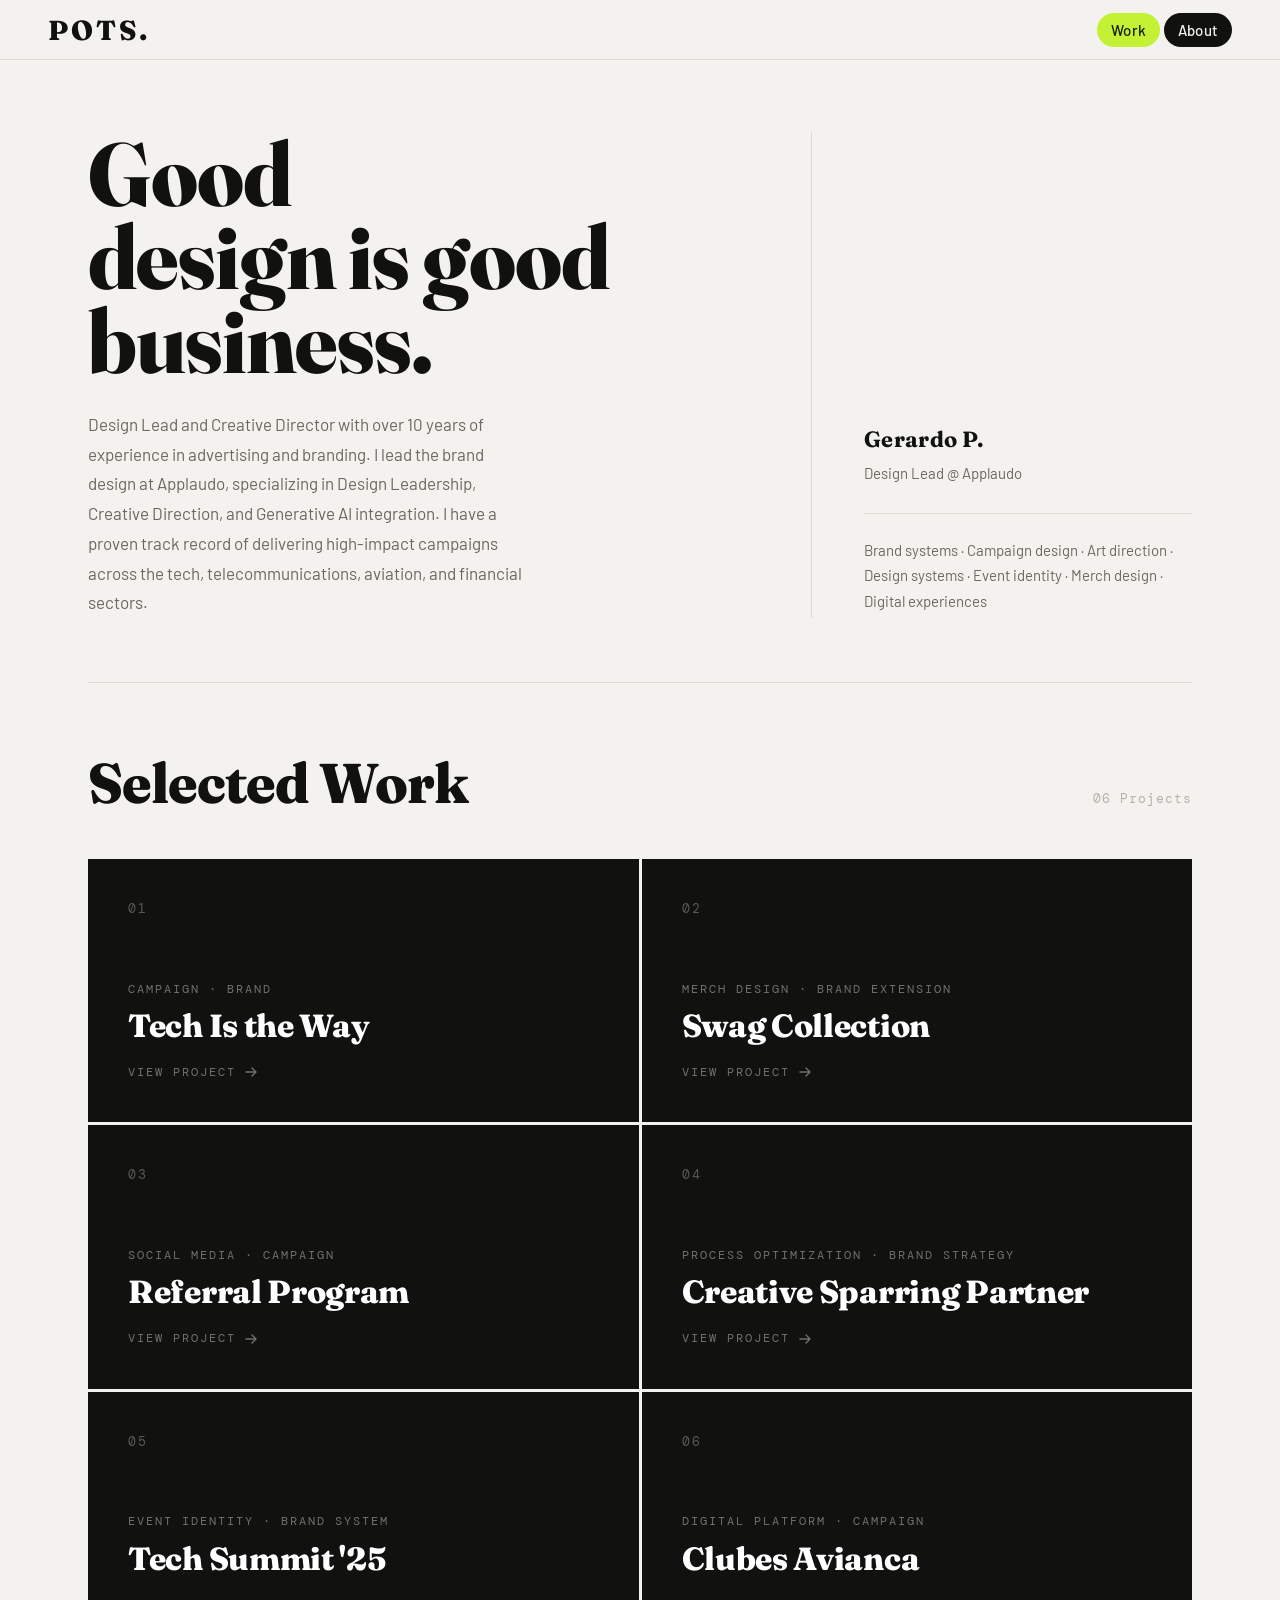
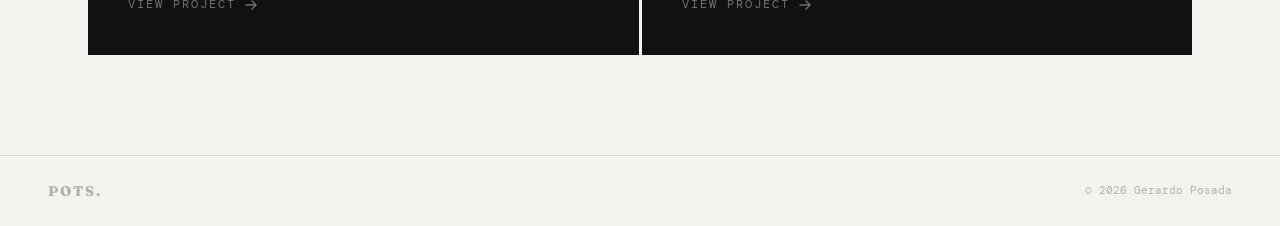
==== index.html @ 09fb29f8 "Update index.html" ====
<!DOCTYPE html>
<html lang="en">
<head>
<meta charset="UTF-8">
<meta name="viewport" content="width=device-width,initial-scale=1">
<title>POTS — Design Portfolio</title>
<link rel="preconnect" href="https://fonts.googleapis.com">
<link href="https://fonts.googleapis.com/css2?family=Fraunces:opsz,wght@9..144,400;9..144,500;9..144,600;9..144,700;9..144,800&family=Barlow:wght@300;400;500&family=DM+Mono:wght@400;500&display=swap" rel="stylesheet">
<link rel="stylesheet" href="css/style.css">
</head>
<body>
<!-- NAV -->
<nav>
  <a href="index.html" class="nav-logo">POTS<span>.</span></a>
  <ul class="nav-links">
    <li><a href="index.html" class="nav-about-btn active">Work</a></li>
    <li><a href="about.html" class="nav-about-btn">About</a></li>
  </ul>
</nav>

<!-- ══════════════════════════════ HOME -->
<div class="page active" id="home">
<div class="wrap">

  <section class="hero">
    <div class="hero-grid">
      <div class="hero-left">
        <h1 class="hero-h1">Good<br>design <em>is good</em><br>business.</h1>
        <p class="hero-bio">Design Lead and Creative Director with over 10 years of experience in advertising and branding. I lead the brand design at Applaudo, specializing in Design Leadership, Creative Direction, and Generative AI integration. I have a proven track record of delivering high-impact campaigns across the tech, telecommunications, aviation, and financial sectors.</p>
      </div>
      <div class="hero-right">
        <p class="hero-role">Gerardo P.</p>
        <p class="hero-company">Design Lead @ Applaudo</p>
        <p class="hero-desc-side">Brand systems · Campaign design · Art direction · Design systems · Event identity · Merch design · Digital experiences</p>
      </div>
    </div>
  </section>

  <section class="work-section">
    <div class="work-header">
      <h2 class="work-h">Selected Work</h2>
      <span class="work-count">06 Projects</span>
    </div>
    <div class="cards-grid">

      <a href="tech.html" class="proj-card">
        <span class="card-num">01</span>
        <div class="card-body">
          <div class="card-cat">Campaign · Brand</div>
          <div class="card-title">Tech Is the Way</div>
          <div class="card-arrow">View project <svg width="14" height="14" viewBox="0 0 14 14" fill="none"><path d="M2 7h10M8 3l4 4-4 4" stroke="currentColor" stroke-width="1.4" stroke-linecap="round" stroke-linejoin="round"/></svg></div>
        </div>
      </a>

      <a href="swag.html" class="proj-card">
        <span class="card-num">02</span>
        <div class="card-body">
          <div class="card-cat">Merch Design · Brand Extension</div>
          <div class="card-title">Swag Collection</div>
          <div class="card-arrow">View project <svg width="14" height="14" viewBox="0 0 14 14" fill="none"><path d="M2 7h10M8 3l4 4-4 4" stroke="currentColor" stroke-width="1.4" stroke-linecap="round" stroke-linejoin="round"/></svg></div>
        </div>
      </a>

      <a href="referral.html" class="proj-card">
        <span class="card-num">03</span>
        <div class="card-body">
          <div class="card-cat">Social Media · Campaign</div>
          <div class="card-title">Referral Program</div>
          <div class="card-arrow">View project <svg width="14" height="14" viewBox="0 0 14 14" fill="none"><path d="M2 7h10M8 3l4 4-4 4" stroke="currentColor" stroke-width="1.4" stroke-linecap="round" stroke-linejoin="round"/></svg></div>
        </div>
      </a>

      <a href="sparring.html" class="proj-card">
        <span class="card-num">04</span>
        <div class="card-body">
          <div class="card-cat">Process Optimization · Brand Strategy</div>
          <div class="card-title">Creative Sparring Partner</div>
          <div class="card-arrow">View project <svg width="14" height="14" viewBox="0 0 14 14" fill="none"><path d="M2 7h10M8 3l4 4-4 4" stroke="currentColor" stroke-width="1.4" stroke-linecap="round" stroke-linejoin="round"/></svg></div>
        </div>
      </a>

      <a href="summit.html" class="proj-card">
        <span class="card-num">05</span>
        <div class="card-body">
          <div class="card-cat">Event Identity · Brand System</div>
          <div class="card-title">Tech Summit '25</div>
          <div class="card-arrow">View project <svg width="14" height="14" viewBox="0 0 14 14" fill="none"><path d="M2 7h10M8 3l4 4-4 4" stroke="currentColor" stroke-width="1.4" stroke-linecap="round" stroke-linejoin="round"/></svg></div>
        </div>
      </a>

      <a href="avianca.html" class="proj-card">
        <span class="card-num">06</span>
        <div class="card-body">
          <div class="card-cat">Digital Platform · Campaign</div>
          <div class="card-title">Clubes Avianca</div>
          <div class="card-arrow">View project <svg width="14" height="14" viewBox="0 0 14 14" fill="none"><path d="M2 7h10M8 3l4 4-4 4" stroke="currentColor" stroke-width="1.4" stroke-linecap="round" stroke-linejoin="round"/></svg></div>
        </div>
      </a>

    </div>
  </section>
</div>
</div>
<footer>
  <span class="footer-logo">POTS.</span>
  <span class="footer-copy">© 2026 Gerardo Posada</span>
</footer>
</body>
</html>
---- css/style.css ----
*,*::before,*::after{box-sizing:border-box;margin:0;padding:0;}
html{scroll-behavior:smooth;}

:root{
  --bg:       #F4F2EE;
  --bg-2:     #ECEAE4;
  --ink:      #111110;
  --ink-2:    #6A6860;
  --ink-3:    #B4B1A9;
  --border:   #DDD9D0;
  --white:    #FFFFFF;
  /* Accent — warm chartreuse-lime: energetic, modern, not overused */
  --accent:       #C5F135;
  --accent-dark:  #8FB800;
  --accent-ink:   #1A2000;
  --font-display: 'Fraunces', serif;
  --font-body:    'Barlow', sans-serif;
  --font-mono:    'DM Mono', monospace;
  --ease: cubic-bezier(.4,0,.2,1);
  --ease-spring: cubic-bezier(.34,1.56,.64,1);
}

body{background:var(--bg);color:var(--ink);font-family:var(--font-body);line-height:1.6;overflow-x:hidden;}

/* ── PAGES ── */
.page{display:block;animation:pageIn .4s var(--ease) both;}
@keyframes pageIn{from{opacity:0;transform:translateY(12px);}to{opacity:1;transform:translateY(0);}}

/* ── NAV ── */
nav{
  position:fixed;top:0;left:0;right:0;z-index:200;
  display:flex;align-items:center;justify-content:space-between;
  padding:0 48px;height:60px;
  background:rgba(244,242,238,.94);
  backdrop-filter:blur(16px);
  border-bottom:1px solid var(--border);
}
.nav-logo{
  font-family:var(--font-display);
  font-weight:800;
  font-size:27.5px;
  letter-spacing:3px;
  color:var(--ink);
  cursor:pointer;
  text-transform:uppercase;
  text-decoration:none;
  user-select:none;
}
.nav-logo span{color:var(--ink);}
.nav-links{display:flex;gap:4px;list-style:none;align-items:center;}
.nav-links button, .nav-links a{
  background:none;border:none;cursor:pointer;
  font-family:var(--font-body);font-size:15px;font-weight:500;
  color:var(--ink-2);padding:5px 14px;border-radius:20px;
  transition:background .18s,color .18s;letter-spacing:.2px;
  text-decoration:none;display:inline-block;
}
.nav-links button:hover, .nav-links a:hover{background:var(--bg-2);color:var(--ink);}
.nav-links button.active, .nav-links a.active{color:var(--ink);background:var(--bg-2);}
.nav-about-btn{
  background:var(--ink) !important;color:var(--bg) !important;
  border-radius:20px !important;
}
.nav-about-btn:hover{background:#333 !important;color:var(--bg) !important;}
.nav-about-btn.active{background:var(--accent) !important;color:var(--accent-ink) !important;}

/* ── WRAP ── */
.wrap{max-width:1200px;margin:0 auto;padding:0 48px;}

/* ── TYPE UTILS ── */
.label{font-family:var(--font-mono);font-size:12px;letter-spacing:2px;text-transform:uppercase;color:var(--ink-3);}
.display{font-family:var(--font-display);font-weight:800;letter-spacing:-.5px;}
img{display:block;max-width:100%;}

/* ═══════════════════════════════════════ HOME */
#home{padding-top:60px;}

.hero{padding:72px 0 64px;border-bottom:1px solid var(--border);}
.hero-grid{display:grid;grid-template-columns:1fr 380px;gap:0;align-items:end;}
.hero-left{padding-right:60px;border-right:1px solid var(--border);}
.hero-right{padding-left:52px;display:flex;flex-direction:column;justify-content:flex-end;padding-bottom:4px;}

.hero-tag{
  display:inline-flex;align-items:center;gap:8px;
  background:var(--accent);color:var(--accent-ink);
  font-family:var(--font-mono);font-size:12px;letter-spacing:2px;text-transform:uppercase;
  padding:6px 14px;border-radius:2px;margin-bottom:28px;
  font-weight:500;
}
.hero-tag::before{content:'';width:6px;height:6px;background:var(--accent-ink);border-radius:50%;}

.hero-h1{
  font-family:var(--font-display);font-weight:800;
  font-size:clamp(60px,7vw,100px);
  line-height:.93;letter-spacing:-1px;margin-bottom:28px;
}
.hero-h1 em{font-style:normal;font-weight:800;color:var(--ink);}

.hero-bio{font-size:17px;color:var(--ink-2);line-height:1.75;max-width:440px;margin-bottom:0;}

.hero-role{font-size:22px;font-family:var(--font-display);font-weight:700;letter-spacing:.3px;margin-bottom:4px;}
.hero-company{font-size:15px;color:var(--ink-2);margin-bottom:28px;}
.hero-desc-side{font-size:15px;color:var(--ink-2);line-height:1.7;padding-top:24px;border-top:1px solid var(--border);}

/* Project cards */
.work-section{padding:72px 0 100px;}
.work-header{display:flex;align-items:baseline;justify-content:space-between;margin-bottom:48px;}
.work-h{font-family:var(--font-display);font-weight:800;font-size:56px;letter-spacing:-1px;line-height:1;}
.work-count{font-family:var(--font-mono);font-size:13px;color:var(--ink-3);letter-spacing:1px;}

.cards-grid{display:grid;grid-template-columns:1fr 1fr;gap:3px;}

.proj-card, a.proj-card{
  position:relative;overflow:hidden;cursor:pointer;
  background:var(--ink);
  padding:40px;
  min-height:260px;
  display:flex;flex-direction:column;justify-content:space-between;
  transition:background .3s var(--ease);
  text-decoration:none;
}
.proj-card::after{
  content:'';
  position:absolute;inset:0;
  background:var(--accent);
  transform:scaleY(0);transform-origin:bottom;
  transition:transform .4s var(--ease);
  z-index:0;
}
.proj-card:hover::after{transform:scaleY(1);}
.proj-card > *{position:relative;z-index:1;}

.card-num{
  font-family:var(--font-mono);font-size:13px;color:rgba(255,255,255,.3);
  letter-spacing:2px;margin-bottom:auto;
  transition:color .3s;
}
.proj-card:hover .card-num{color:var(--accent-ink);opacity:.5;}

.card-body{margin-top:60px;}
.card-cat{
  font-family:var(--font-mono);font-size:12px;letter-spacing:2px;text-transform:uppercase;
  color:rgba(255,255,255,.4);margin-bottom:10px;
  transition:color .3s;
}
.proj-card:hover .card-cat{color:rgba(26,32,0,.5);}

.card-title{
  font-family:var(--font-display);font-weight:800;font-size:32px;
  color:var(--white);line-height:1.05;letter-spacing:-.3px;
  transition:color .3s;
}
.proj-card:hover .card-title{color:var(--accent-ink);}

.card-arrow{
  display:inline-flex;align-items:center;gap:8px;
  margin-top:20px;font-family:var(--font-mono);font-size:12px;
  letter-spacing:2px;text-transform:uppercase;
  color:rgba(255,255,255,.4);
  transition:color .3s,gap .25s var(--ease-spring);
}
.proj-card:hover .card-arrow{color:var(--accent-ink);gap:14px;}
.card-arrow svg{transition:transform .25s var(--ease-spring);}
.proj-card:hover .card-arrow svg{transform:translateX(4px);}

/* ═══════════════════════════════════════ PROJECT PAGES */
.proj-page{padding-top:60px;}

.proj-header{padding:60px 0 52px;border-bottom:1px solid var(--border);}
.proj-back, a.proj-back{
  display:inline-flex;align-items:center;gap:8px;
  font-family:var(--font-mono);font-size:12px;letter-spacing:2px;text-transform:uppercase;
  color:var(--ink-3);background:none;border:none;cursor:pointer;
  margin-bottom:40px;padding:0;transition:color .2s;
  text-decoration:none;
}
.proj-back:hover, a.proj-back:hover{color:var(--accent-dark);}

.proj-header-grid{display:grid;grid-template-columns:1fr 320px;gap:60px;align-items:start;}

.proj-num{font-family:var(--font-mono);font-size:12px;letter-spacing:2px;color:var(--accent-dark);margin-bottom:14px;}
.proj-title{
  font-family:var(--font-display);font-weight:800;
  font-size:clamp(40px,5vw,68px);line-height:.96;letter-spacing:-1px;
}

/* Meta sidebar */
.meta-block{display:flex;flex-direction:column;gap:0;padding-top:6px;}
.meta-row{padding:13px 0;border-bottom:1px solid var(--border);}
.meta-row:first-child{border-top:1px solid var(--border);}
.meta-key{font-family:var(--font-mono);font-size:11px;letter-spacing:2px;text-transform:uppercase;color:var(--ink-3);margin-bottom:4px;}
.meta-val{font-size:18px;color:var(--ink);line-height:1.5;}

/* Rational */
.rational{padding:56px 0;border-bottom:1px solid var(--border);}
.rational-grid{display:grid;grid-template-columns:180px 1fr;gap:60px;align-items:start;}
.rational p{font-size:20px;color:var(--ink-2);line-height:1.75;max-width:680px;}
.rational p em{color:var(--ink);font-style:normal;}

/* ── IMAGE BLOCKS ── */
.proj-images{
  padding:60px 48px 100px;
  background:#ffffff;
  width:100%;
}

/* Natural aspect ratio — no forced height */
.img-nat{border-radius:4px;overflow:hidden;background:var(--white);}
.img-nat img{width:100%;height:auto;display:block;}

.img-row{display:grid;gap:4px;margin-bottom:4px;}
.img-row.cols-1{grid-template-columns:1fr;}
.img-row.cols-2{grid-template-columns:1fr 1fr;}
.img-row.cols-2.equal-height-full{grid-template-columns:1fr 1fr;}
.img-row.equal-height-full .img-nat img{width:100%;height:auto;display:block;}
.img-row.cols-3{grid-template-columns:1fr 1fr 1fr;}
.img-row.cols-4{grid-template-columns:1fr 1fr 1fr 1fr;}
.img-row.cols-asym-big{grid-template-columns:1.6fr 1fr;}
.img-row.cols-asym-small{grid-template-columns:1fr 1.6fr;}

.img-cap{font-family:var(--font-mono);font-size:12px;color:var(--ink-3);letter-spacing:1.5px;text-transform:uppercase;margin-top:10px;margin-bottom:36px;}

/* Section break within images */
.img-section-label{
  font-family:var(--font-display);font-weight:700;font-size:22px;
  letter-spacing:-.2px;color:var(--ink);
  margin:48px 0 20px;padding-top:48px;border-top:1px solid var(--border);
}

/* ── BROWSER MOCKUP ── */
.browser-mockup{
  border-radius:10px;
  overflow:hidden;
  background:#1E1E1E;
  box-shadow:0 24px 80px rgba(0,0,0,.18),0 4px 16px rgba(0,0,0,.1);
  margin-bottom:4px;
}
.browser-bar{
  background:#2C2C2C;
  padding:10px 16px;
  display:flex;align-items:center;gap:10px;
  border-bottom:1px solid rgba(255,255,255,.05);
}
.browser-dots{display:flex;gap:6px;}
.browser-dots span{
  width:11px;height:11px;border-radius:50%;
}
.browser-dots span:nth-child(1){background:#FF5F57;}
.browser-dots span:nth-child(2){background:#FFBE2E;}
.browser-dots span:nth-child(3){background:#2AC940;}
.browser-url{
  flex:1;background:rgba(255,255,255,.06);
  border-radius:5px;padding:4px 12px;
  font-family:var(--font-mono);font-size:11px;color:rgba(255,255,255,.35);
  letter-spacing:.3px;
}
.browser-scroll-area{
  height:480px;
  overflow-y:auto;
  overflow-x:hidden;
  position:relative;
  scroll-behavior:smooth;
  cursor:ns-resize;
}
.browser-scroll-area::-webkit-scrollbar{width:6px;}
.browser-scroll-area::-webkit-scrollbar-track{background:rgba(255,255,255,.03);}
.browser-scroll-area::-webkit-scrollbar-thumb{background:rgba(255,255,255,.15);border-radius:3px;}
.browser-scroll-area img{width:100%;display:block;}

/* 2-up browser mockup */
.browser-2up{display:grid;grid-template-columns:1fr 1fr;gap:24px;margin-bottom:4px;}
.browser-2up .browser-mockup{margin-bottom:0;}
.browser-2up .browser-scroll-area{height:380px;}

/* 3-up browser */
.browser-3up{display:grid;grid-template-columns:1fr 1fr 1fr;gap:16px;margin-bottom:4px;}
.browser-3up .browser-mockup{margin-bottom:0;}
.browser-3up .browser-scroll-area{height:320px;}

/* Scroll hint */
.scroll-hint{
  display:flex;align-items:center;gap:6px;
  font-family:var(--font-mono);font-size:11px;letter-spacing:1.5px;text-transform:uppercase;
  color:var(--ink-3);margin-bottom:28px;
}
.scroll-hint svg{opacity:.5;}

/* 16:9 slide display */
.slide-display{aspect-ratio:16/9;overflow:hidden;border-radius:4px;background:var(--white);}
.slide-display img{width:100%;height:100%;object-fit:cover;object-position:top;}

/* ═══════════════════════════════════════ ABOUT */
#about{padding-top:60px;}

.about-hero{padding:64px 0 60px;border-bottom:1px solid var(--border);}
.about-hero-grid{display:grid;grid-template-columns:1fr 1fr;gap:80px;align-items:start;}
.about-h{font-family:var(--font-display);font-weight:800;font-size:clamp(52px,6vw,84px);line-height:.92;letter-spacing:-2px;margin-bottom:28px;}
.about-h em{font-style:normal;font-weight:800;color:var(--ink);}
.about-p{font-size:17px;color:var(--ink-2);line-height:1.78;margin-bottom:14px;}

.role-strip{
  display:flex;align-items:center;gap:12px;padding:20px 0;
  border-bottom:1px solid var(--border);
}
.role-strip:first-child{border-top:1px solid var(--border);}
.role-dot{width:8px;height:8px;border-radius:50%;background:var(--accent);flex-shrink:0;}
.role-company{font-family:var(--font-display);font-weight:700;font-size:19px;flex:1;}
.role-title{font-size:15px;color:var(--ink-2);}
.role-years{font-family:var(--font-mono);font-size:12px;color:var(--ink-3);letter-spacing:1px;white-space:nowrap;}

.xp-section{padding:60px 0;border-bottom:1px solid var(--border);}
.xp-tbl{margin-top:40px;display:flex;flex-direction:column;gap:0;}
.xp-item{display:grid;grid-template-columns:160px 1fr;gap:24px;padding:22px 0;border-bottom:1px solid var(--border);}
.xp-period{font-family:var(--font-mono);font-size:13px;color:var(--ink-3);padding-top:3px;}
.xp-logo{margin-bottom:12px;}
.xp-logo img{
  max-width:80px;
  max-height:32px;
  object-fit:contain;
}
.xp-role{font-weight:500;font-size:17px;margin-bottom:2px;}
.xp-co{font-size:15px;color:var(--ink-2);margin-bottom:6px;}
.xp-desc{font-size:15px;color:var(--ink-3);line-height:1.6;}

.skills-section{padding:60px 0;border-bottom:1px solid var(--border);}
.skills-grid-wrap{display:grid;grid-template-columns:180px 1fr;gap:60px;margin-top:40px;align-items:start;}
.skills-pills{display:flex;flex-wrap:wrap;gap:8px;}
.skill-pill{
  padding:8px 16px;border:1px solid var(--border);border-radius:20px;
  font-size:14px;color:var(--ink);background:var(--white);
  transition:border-color .2s,background .2s,color .2s;
  cursor:default;
}
.skill-pill:hover{border-color:var(--accent-dark);background:var(--accent);color:var(--accent-ink);}

.clients-section{padding:60px 0;border-bottom:1px solid var(--border);}
.cv-img-wrap{margin-top:32px;overflow:hidden;border-radius:4px;border:1px solid var(--border);background:var(--white);}
.cv-img-wrap img{
  width:100%;height:auto;
  /* crop to just the brand logos section at bottom of CV */
  display:block;
}

.contact-section{padding:80px 0 120px;}
.contact-grid{display:grid;grid-template-columns:1fr 1fr;gap:80px;align-items:start;margin-top:48px;}
.contact-big{font-family:var(--font-display);font-weight:800;font-size:clamp(36px,4vw,60px);line-height:1.0;letter-spacing:-1px;margin-bottom:20px;}
.contact-sub{font-size:14px;color:var(--ink-2);line-height:1.7;}
.contact-item{padding:18px 0;border-bottom:1px solid var(--border);}
.contact-item:first-child{border-top:1px solid var(--border);}
.c-label{font-family:var(--font-mono);font-size:9px;letter-spacing:2px;text-transform:uppercase;color:var(--ink-3);margin-bottom:5px;}
.contact-item a{font-size:16px;color:var(--ink);text-decoration:none;transition:color .2s;}
.contact-item a:hover{color:var(--accent-dark);}
.contact-item span{font-size:16px;color:var(--ink);}

/* ── FLOATING BACK BTN ── */
.fab-back, a.fab-back{
  position:fixed;bottom:32px;right:32px;z-index:300;
  display:none;
  align-items:center;gap:10px;
  background:var(--ink);color:var(--white);
  border:none;cursor:pointer;
  font-family:var(--font-mono);font-size:12px;letter-spacing:2px;text-transform:uppercase;
  padding:14px 20px 14px 16px;
  border-radius:40px;
  box-shadow:0 8px 32px rgba(0,0,0,.18),0 2px 8px rgba(0,0,0,.1);
  transition:background .2s,transform .2s var(--ease-spring),box-shadow .2s;
  text-decoration:none;
}
.fab-back:hover, a.fab-back:hover{
  background:var(--accent);color:var(--accent-ink);
  transform:translateY(-2px);
  box-shadow:0 12px 40px rgba(0,0,0,.18),0 4px 12px rgba(0,0,0,.1);
}
.fab-back svg{transition:transform .2s var(--ease-spring);}
.fab-back:hover svg{transform:translateX(-3px);}
.proj-page.active ~ .fab-back,
.fab-back.visible, a.fab-back{display:flex;}

/* ── BRANDS SECTION ── */
.brands-section{
  margin-top:80px;
  background:#ffffff;
  width:100%;
  padding:60px 48px;
}
.brands-grid{
  display:grid;
  grid-template-columns:repeat(4,1fr);
  gap:32px;
  margin-top:24px;
}
.brand-logo{
  display:flex;
  align-items:center;
  justify-content:center;
  padding:24px;
  transition:opacity .2s;
}
.brand-logo:hover{opacity:0.7;}
.brand-logo img{
  max-width:100%;
  max-height:60px;
  object-fit:contain;
}

/* ── FOOTER ── */
footer{border-top:1px solid var(--border);padding:24px 48px;display:flex;align-items:center;justify-content:space-between;}
.footer-logo{font-family:var(--font-display);font-weight:800;font-size:14px;letter-spacing:2px;color:var(--ink-3);text-transform:uppercase;}
.footer-copy{font-family:var(--font-mono);font-size:11px;color:var(--ink-3);}

@media(max-width:900px){
  nav{padding:0 24px;}
  .wrap{padding:0 24px;}
  .hero-grid,.about-hero-grid,.proj-header-grid,.contact-grid,.rational-grid,.skills-grid-wrap{grid-template-columns:1fr;gap:40px;}
  .hero-left{border-right:none;padding-right:0;border-bottom:1px solid var(--border);padding-bottom:40px;}
  .hero-right{padding-left:0;}
  .cards-grid,.browser-2up,.browser-3up{grid-template-columns:1fr;}
  .img-row.cols-4{grid-template-columns:1fr 1fr;}
  .img-row.cols-2,.img-row.cols-3,.img-row.cols-asym-big,.img-row.cols-asym-small{grid-template-columns:1fr;}
  footer{padding:24px;flex-direction:column;gap:8px;text-align:center;}
}
@media(max-width:600px){
  .img-row.cols-4{grid-template-columns:1fr;}
}
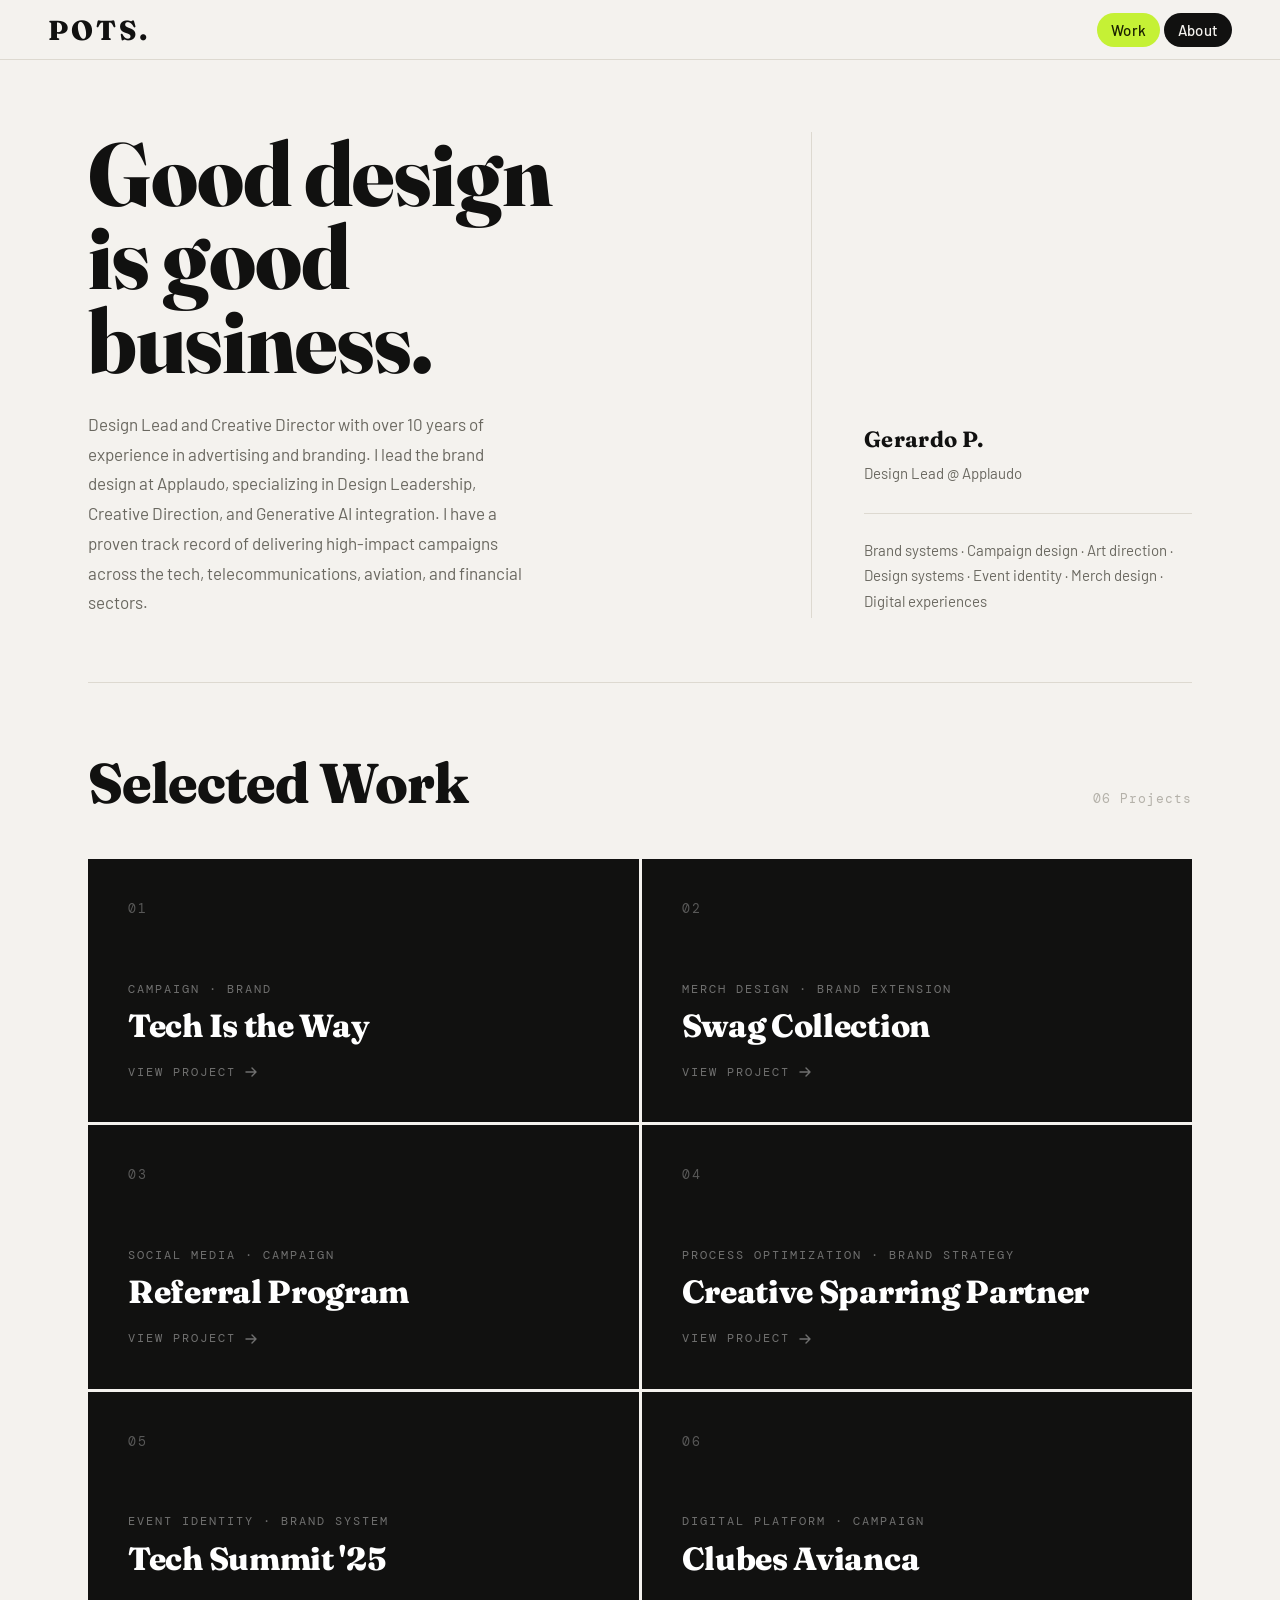
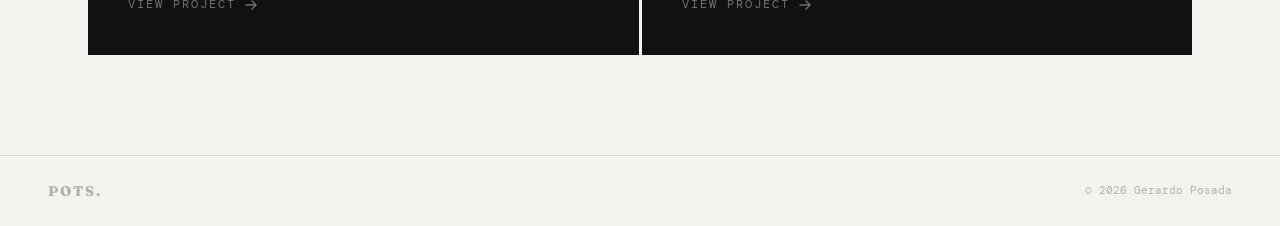
==== commit deea7f73: "Update index.html" ====
--- a/index.html
+++ b/index.html
@@ -25,7 +25,7 @@
   <section class="hero">
     <div class="hero-grid">
       <div class="hero-left">
-        <h1 class="hero-h1">Good<br>design <em>is good</em><br>business.</h1>
+        <h1 class="hero-h1">Good design<br> <em>is good</em><br>business.</h1>
         <p class="hero-bio">Design Lead and Creative Director with over 10 years of experience in advertising and branding. I lead the brand design at Applaudo, specializing in Design Leadership, Creative Direction, and Generative AI integration. I have a proven track record of delivering high-impact campaigns across the tech, telecommunications, aviation, and financial sectors.</p>
       </div>
       <div class="hero-right">
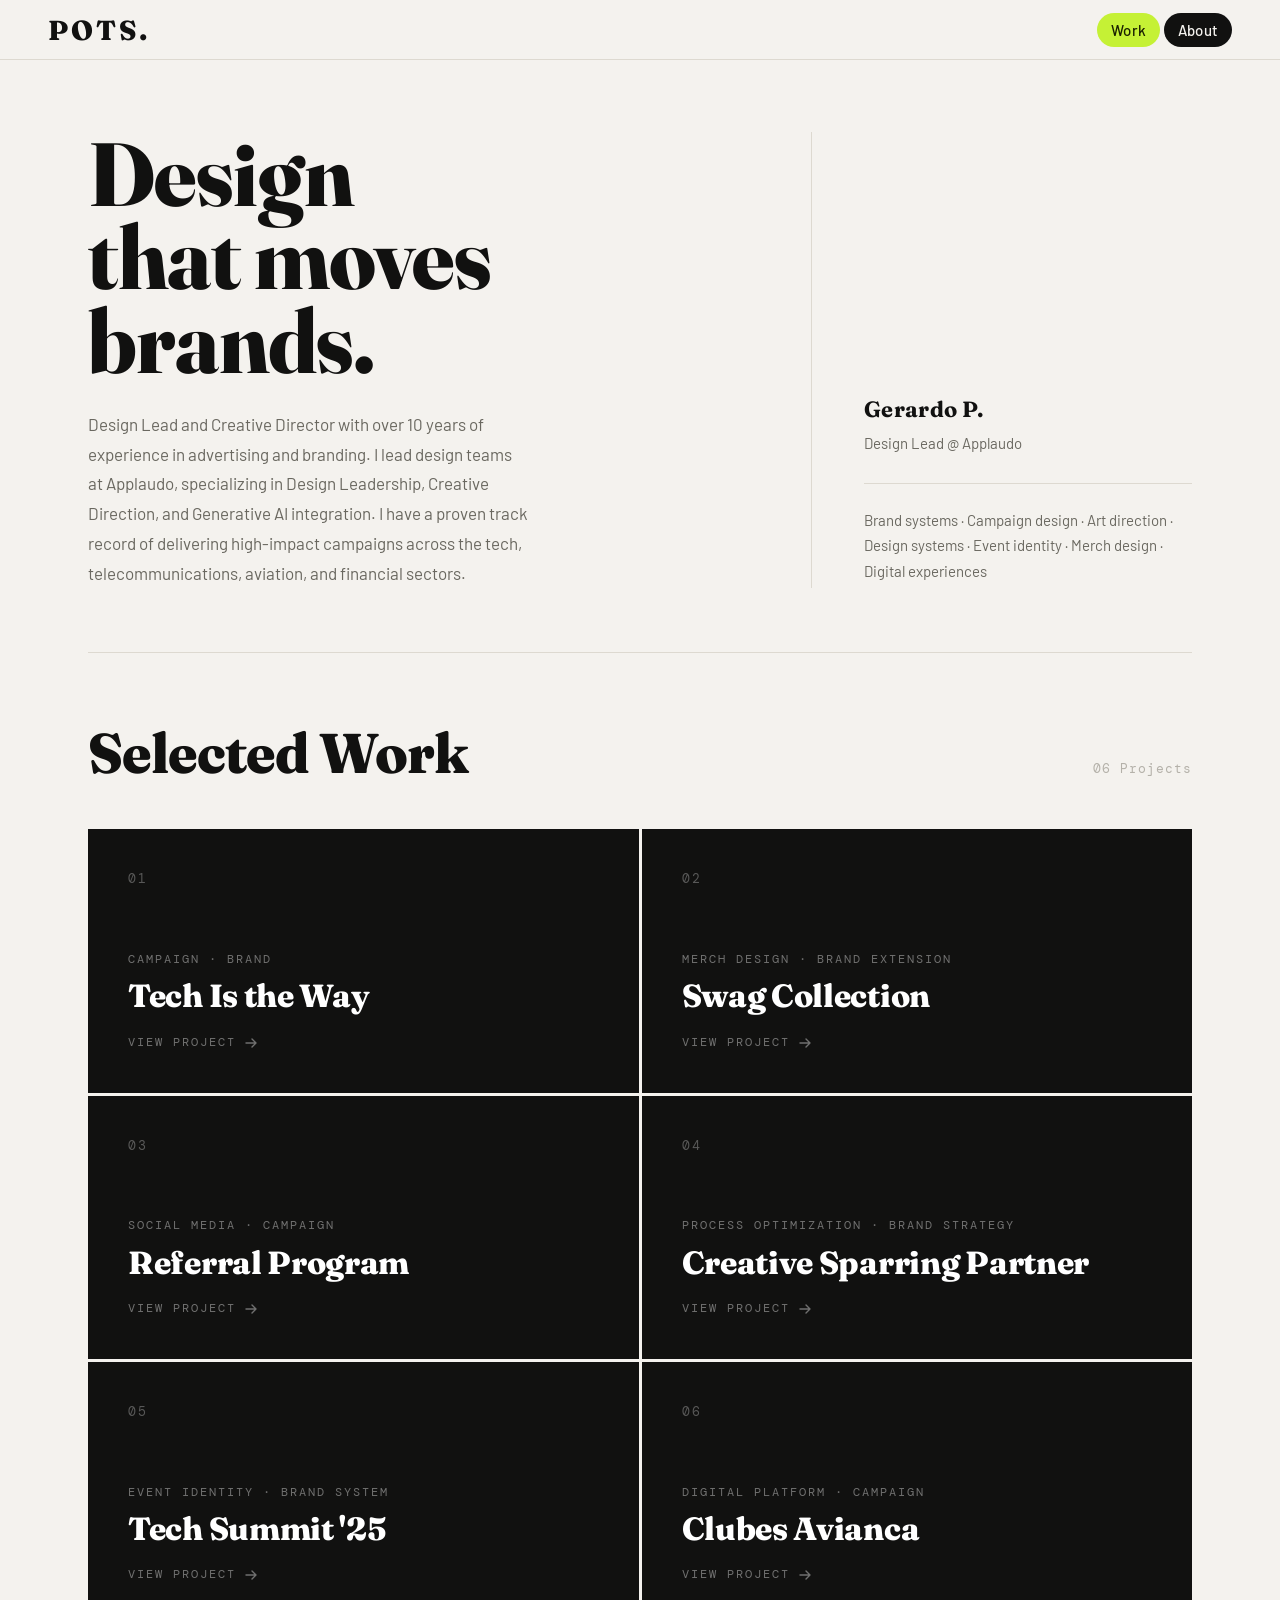
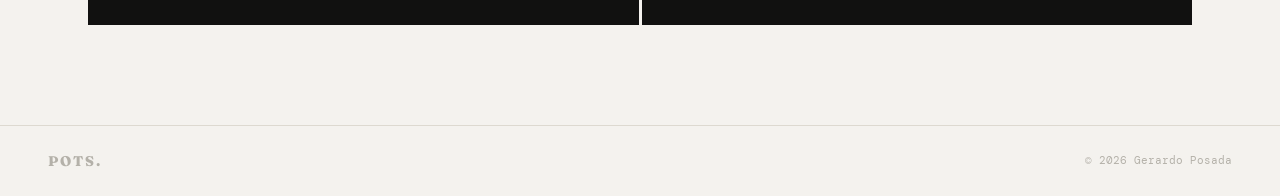
==== commit 7327bdd6: "Add files via upload" ====
--- a/index.html
+++ b/index.html
@@ -25,8 +25,8 @@
   <section class="hero">
     <div class="hero-grid">
       <div class="hero-left">
-        <h1 class="hero-h1">Good design<br> <em>is good</em><br>business.</h1>
-        <p class="hero-bio">Design Lead and Creative Director with over 10 years of experience in advertising and branding. I lead the brand design at Applaudo, specializing in Design Leadership, Creative Direction, and Generative AI integration. I have a proven track record of delivering high-impact campaigns across the tech, telecommunications, aviation, and financial sectors.</p>
+        <h1 class="hero-h1">Design<br>that <em>moves</em><br>brands.</h1>
+        <p class="hero-bio">Design Lead and Creative Director with over 10 years of experience in advertising and branding. I lead design teams at Applaudo, specializing in Design Leadership, Creative Direction, and Generative AI integration. I have a proven track record of delivering high-impact campaigns across the tech, telecommunications, aviation, and financial sectors.</p>
       </div>
       <div class="hero-right">
         <p class="hero-role">Gerardo P.</p>
@@ -36,7 +36,7 @@
     </div>
   </section>
 
-  <section class="work-section">
+  <section class="work-section" id="work">
     <div class="work-header">
       <h2 class="work-h">Selected Work</h2>
       <span class="work-count">06 Projects</span>
--- a/css/style.css
+++ b/css/style.css
@@ -376,6 +376,37 @@
 .proj-page.active ~ .fab-back,
 .fab-back.visible, a.fab-back{display:flex;}
 
+/* ── PROJECT NAVIGATION ── */
+.proj-nav{
+  position:fixed;bottom:32px;right:32px;z-index:300;
+  display:flex;gap:8px;
+}
+.proj-nav a{
+  background:var(--ink);color:var(--white);
+  padding:8px;border-radius:20px;
+  font-family:var(--font-body);font-size:15px;font-weight:500;
+  text-decoration:none;
+  align-items:center;justify-content:center;
+  transition:background .2s,color .2s,padding .2s;
+  border:none;cursor:pointer;
+  display:flex;
+}
+.proj-nav.show-labels a{
+  padding:5px 14px;
+}
+.proj-nav a:hover{
+  background:var(--accent);color:var(--accent-ink);
+}
+.proj-nav svg{width:14px;height:14px;}
+.proj-nav .nav-label{
+  display:none;
+  margin-left:6px;
+  white-space:nowrap;
+}
+.proj-nav.show-labels .nav-label{
+  display:inline;
+}
+
 /* ── BRANDS SECTION ── */
 .brands-section{
   margin-top:80px;
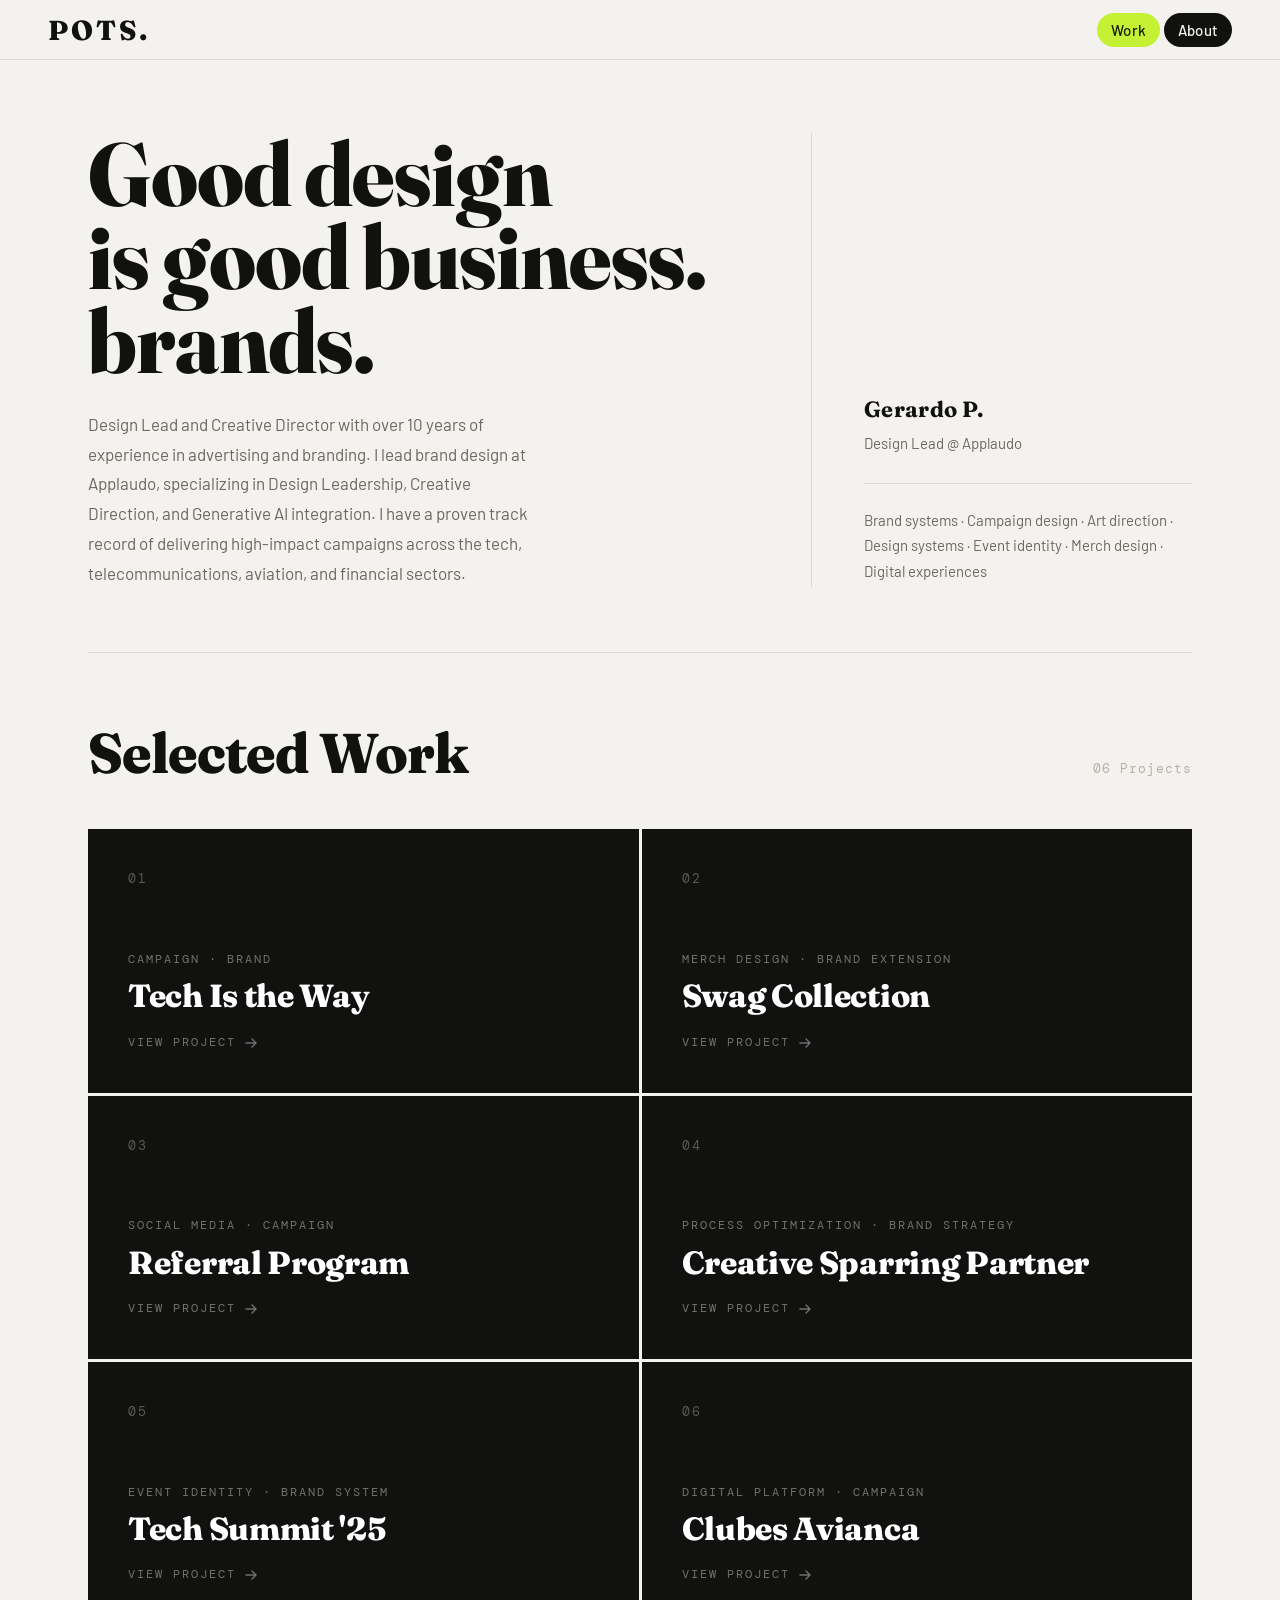
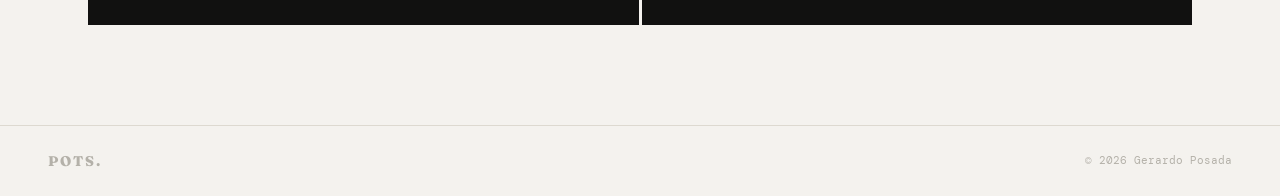
==== commit 620f260c: "Update index.html" ====
--- a/index.html
+++ b/index.html
@@ -25,8 +25,8 @@
   <section class="hero">
     <div class="hero-grid">
       <div class="hero-left">
-        <h1 class="hero-h1">Design<br>that <em>moves</em><br>brands.</h1>
-        <p class="hero-bio">Design Lead and Creative Director with over 10 years of experience in advertising and branding. I lead design teams at Applaudo, specializing in Design Leadership, Creative Direction, and Generative AI integration. I have a proven track record of delivering high-impact campaigns across the tech, telecommunications, aviation, and financial sectors.</p>
+        <h1 class="hero-h1">Good design<br>is good <em>business.</em><br>brands.</h1>
+        <p class="hero-bio">Design Lead and Creative Director with over 10 years of experience in advertising and branding. I lead brand design at Applaudo, specializing in Design Leadership, Creative Direction, and Generative AI integration. I have a proven track record of delivering high-impact campaigns across the tech, telecommunications, aviation, and financial sectors.</p>
       </div>
       <div class="hero-right">
         <p class="hero-role">Gerardo P.</p>
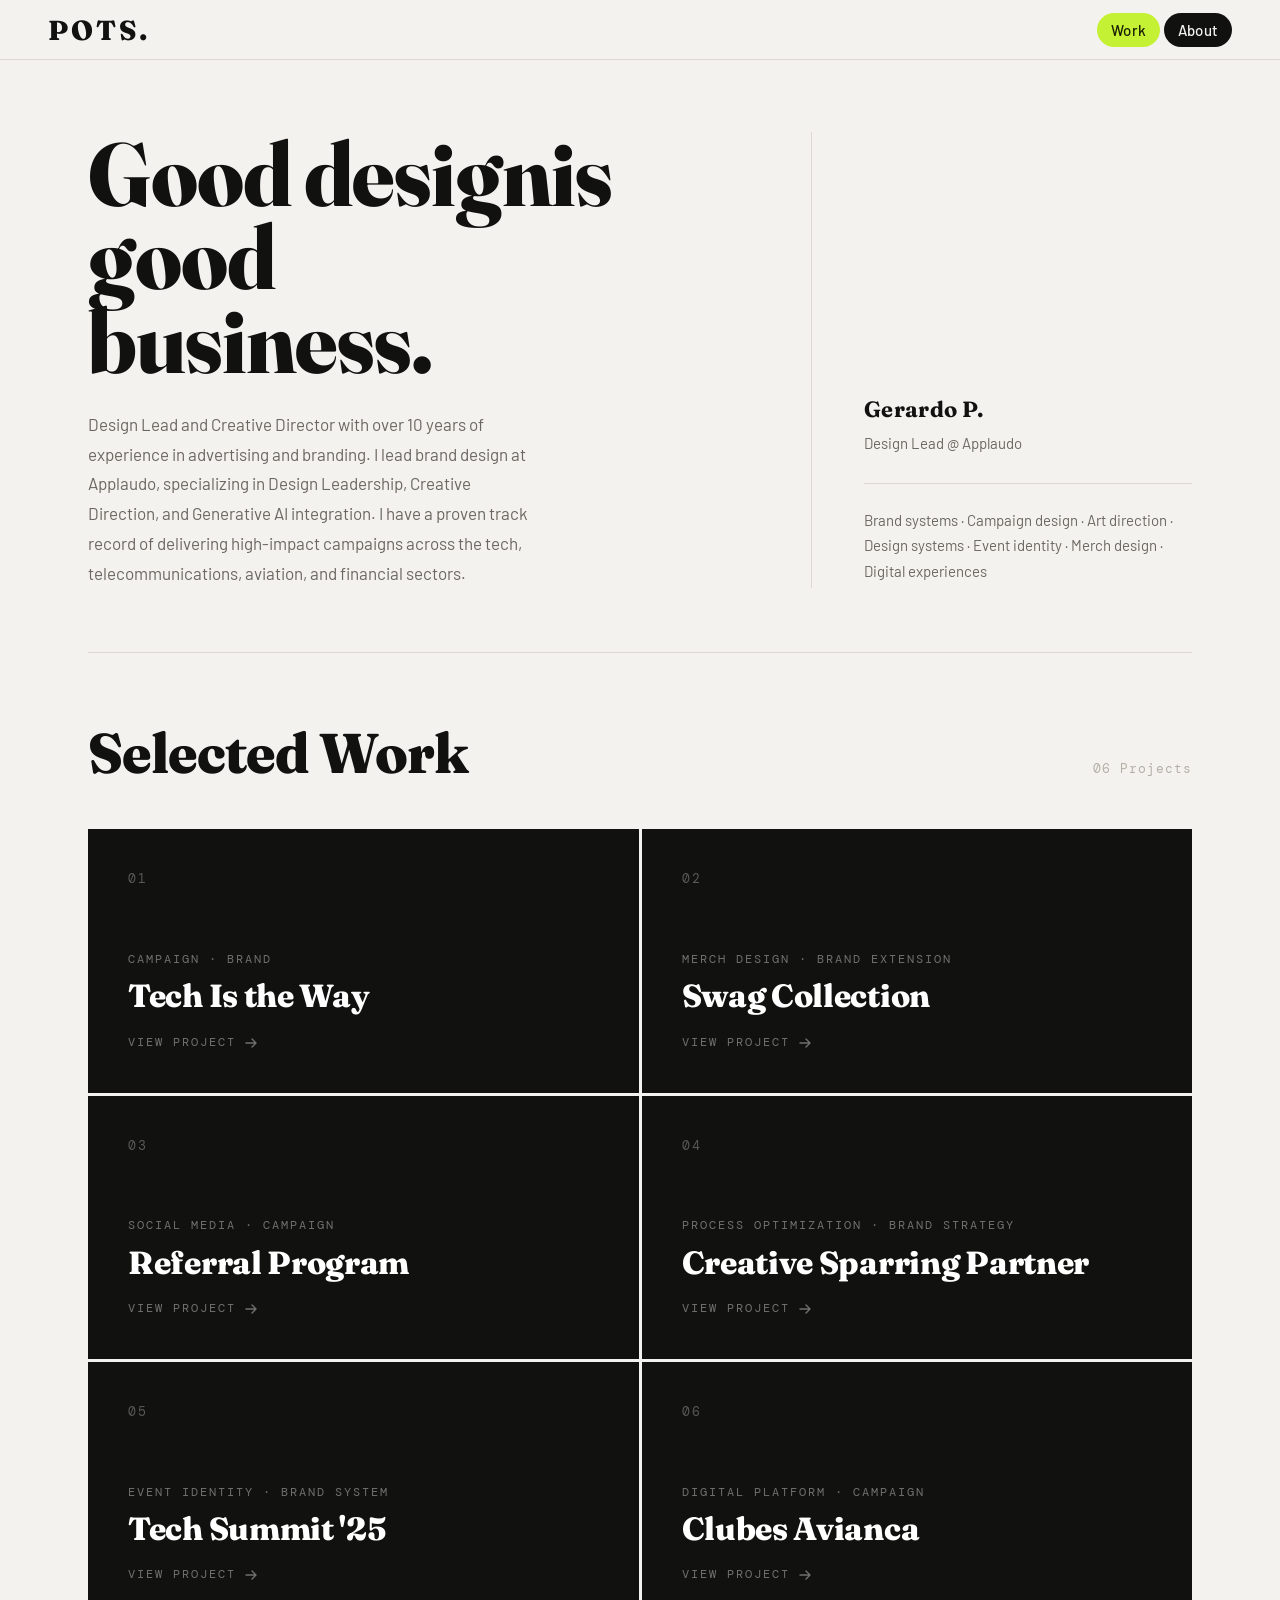
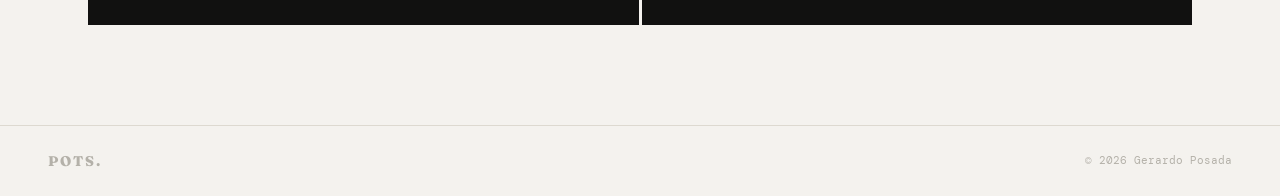
==== commit 009e16be: "Update index.html" ====
--- a/index.html
+++ b/index.html
@@ -25,7 +25,7 @@
   <section class="hero">
     <div class="hero-grid">
       <div class="hero-left">
-        <h1 class="hero-h1">Good design<br>is good <em>business.</em><br>brands.</h1>
+        <h1 class="hero-h1">Good design<em>is good</em><br>business.</h1>
         <p class="hero-bio">Design Lead and Creative Director with over 10 years of experience in advertising and branding. I lead brand design at Applaudo, specializing in Design Leadership, Creative Direction, and Generative AI integration. I have a proven track record of delivering high-impact campaigns across the tech, telecommunications, aviation, and financial sectors.</p>
       </div>
       <div class="hero-right">
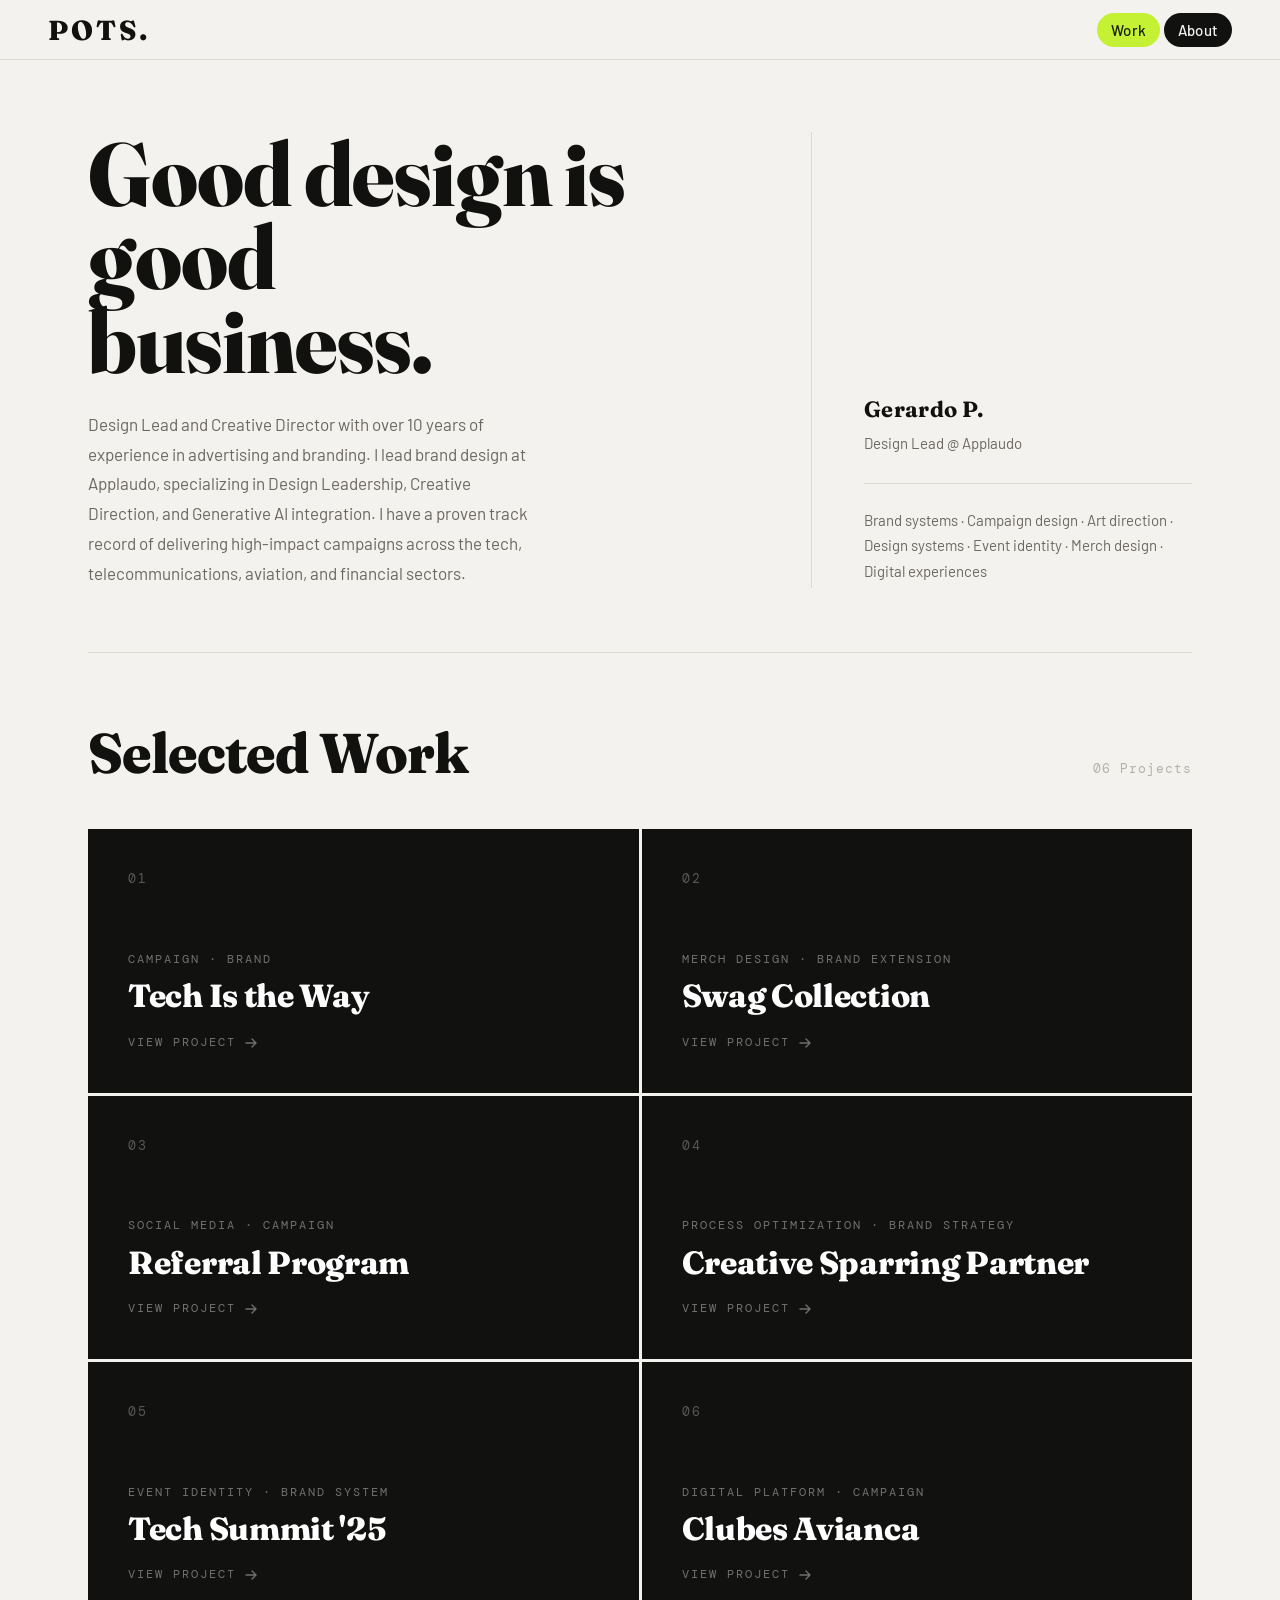
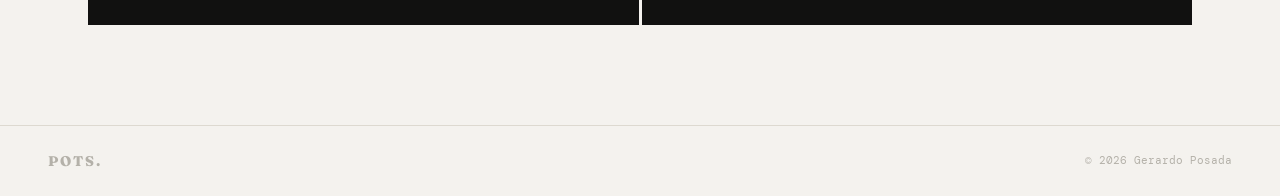
==== commit 5215a5a8: "Update index.html" ====
--- a/index.html
+++ b/index.html
@@ -25,7 +25,7 @@
   <section class="hero">
     <div class="hero-grid">
       <div class="hero-left">
-        <h1 class="hero-h1">Good design<em>is good</em><br>business.</h1>
+        <h1 class="hero-h1">Good design <em>is good </em><br>business.</h1>
         <p class="hero-bio">Design Lead and Creative Director with over 10 years of experience in advertising and branding. I lead brand design at Applaudo, specializing in Design Leadership, Creative Direction, and Generative AI integration. I have a proven track record of delivering high-impact campaigns across the tech, telecommunications, aviation, and financial sectors.</p>
       </div>
       <div class="hero-right">
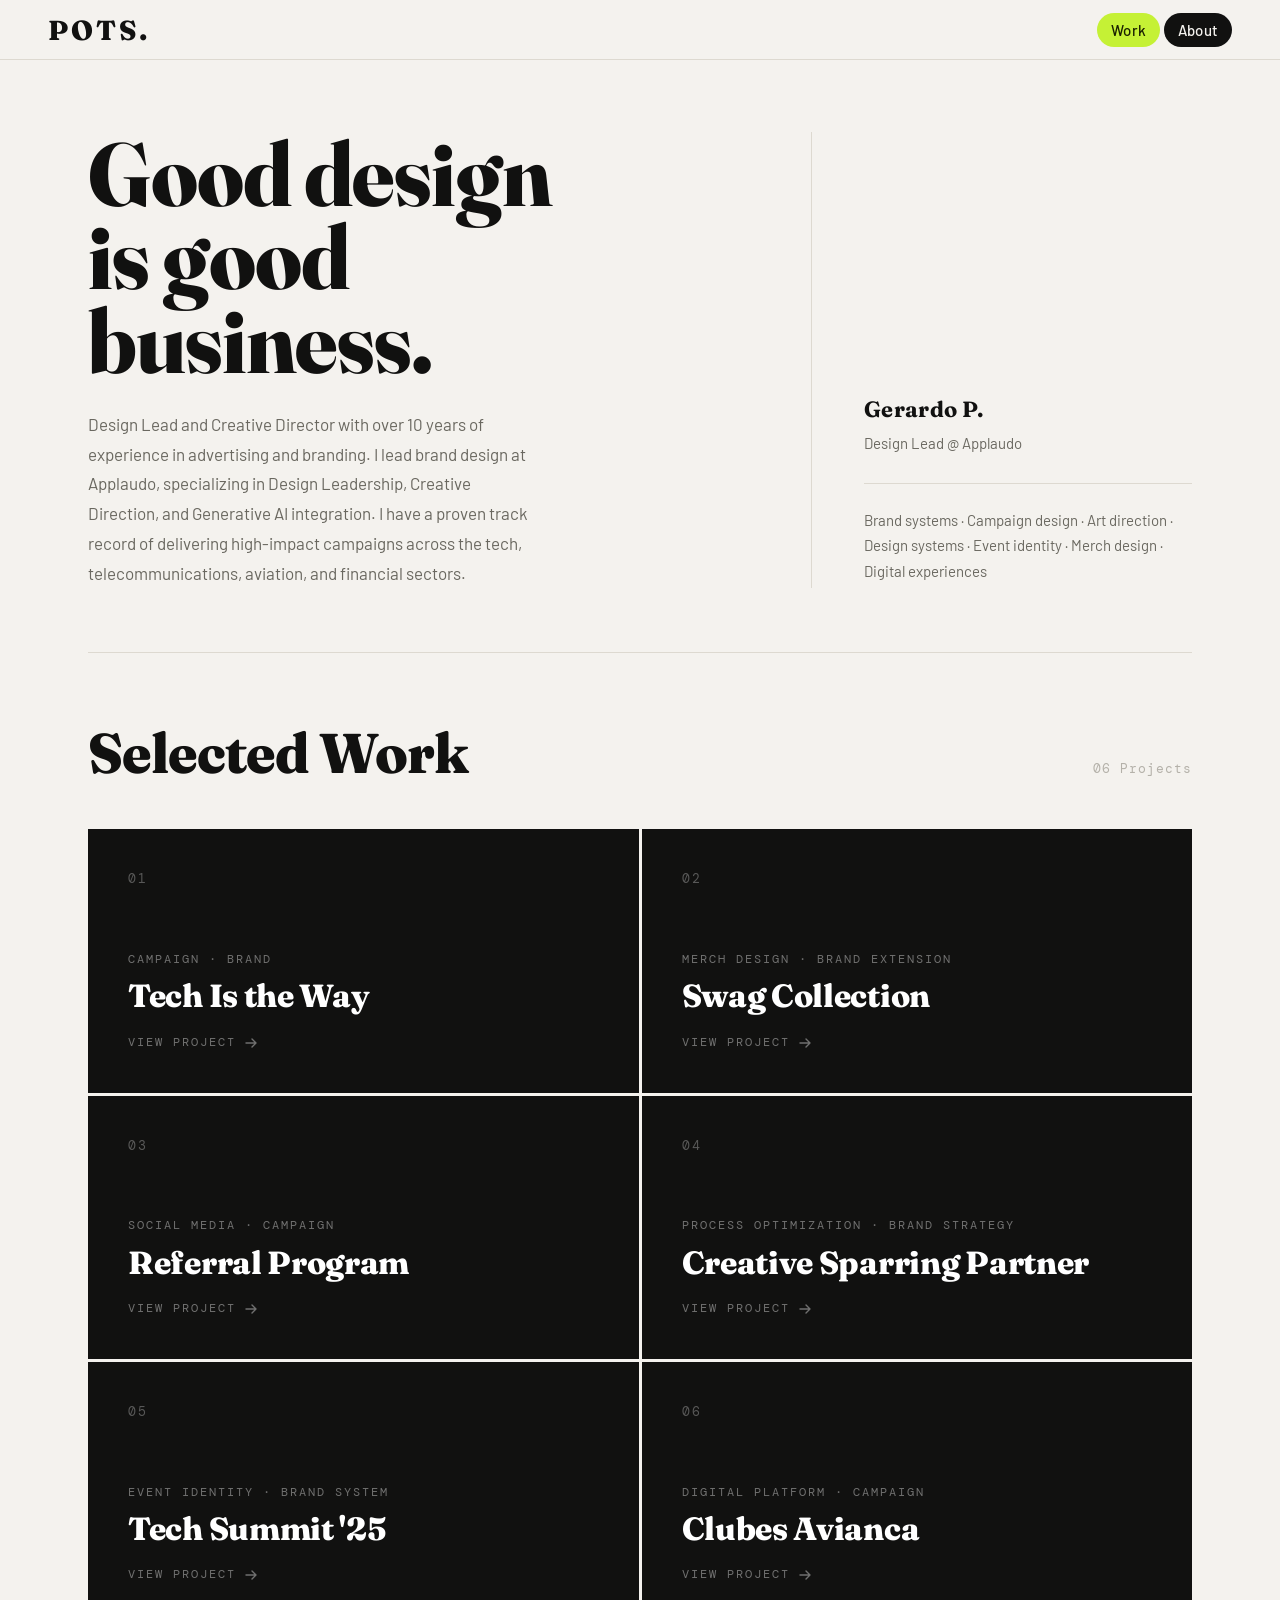
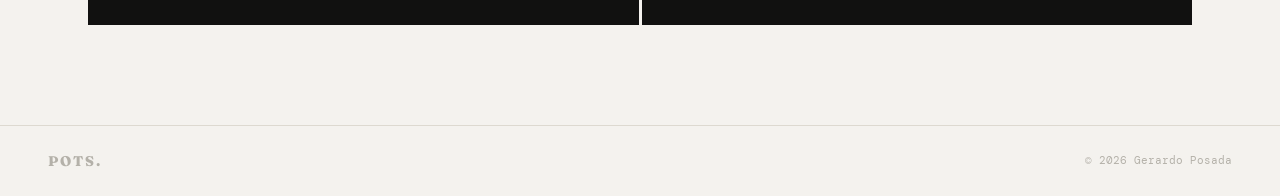
==== commit 34a7ecaa: "Update index.html" ====
--- a/index.html
+++ b/index.html
@@ -25,7 +25,7 @@
   <section class="hero">
     <div class="hero-grid">
       <div class="hero-left">
-        <h1 class="hero-h1">Good design <em>is good </em><br>business.</h1>
+        <h1 class="hero-h1">Good design <br> is good <br>business.</h1>
         <p class="hero-bio">Design Lead and Creative Director with over 10 years of experience in advertising and branding. I lead brand design at Applaudo, specializing in Design Leadership, Creative Direction, and Generative AI integration. I have a proven track record of delivering high-impact campaigns across the tech, telecommunications, aviation, and financial sectors.</p>
       </div>
       <div class="hero-right">
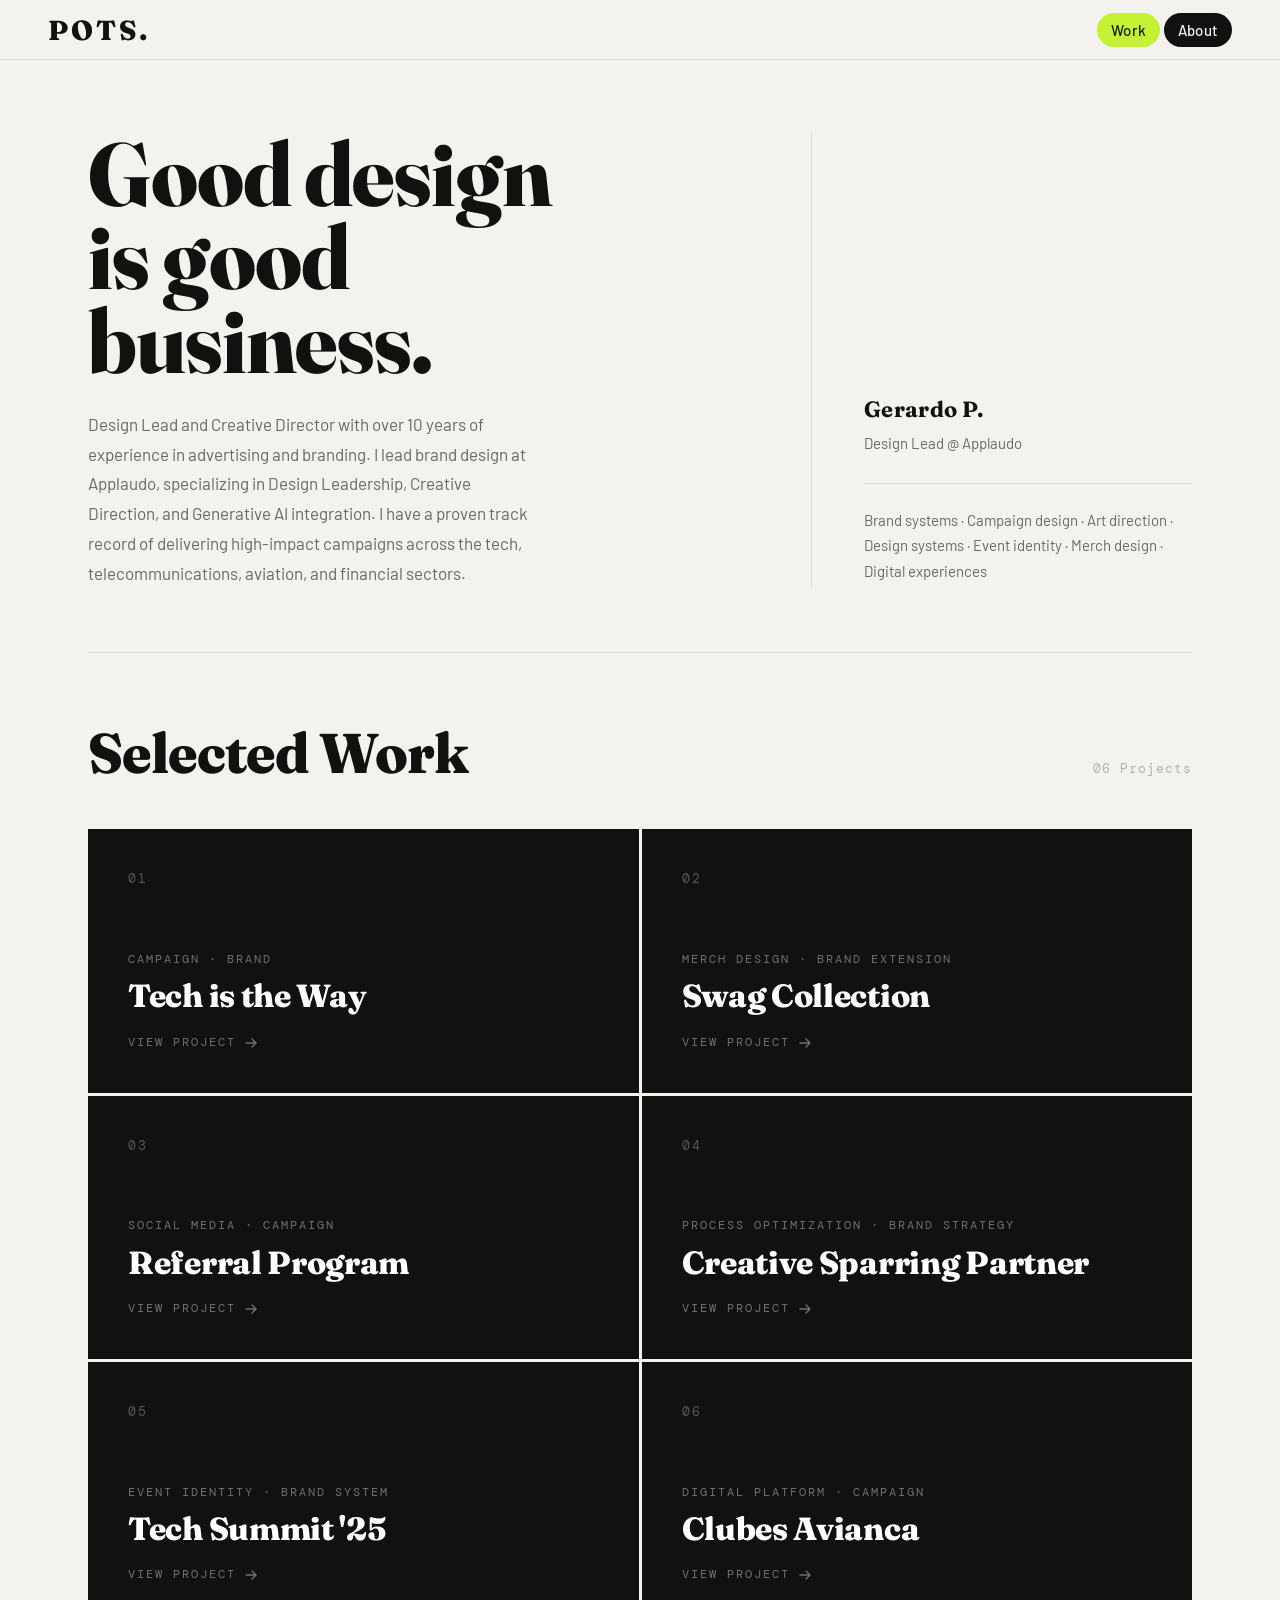
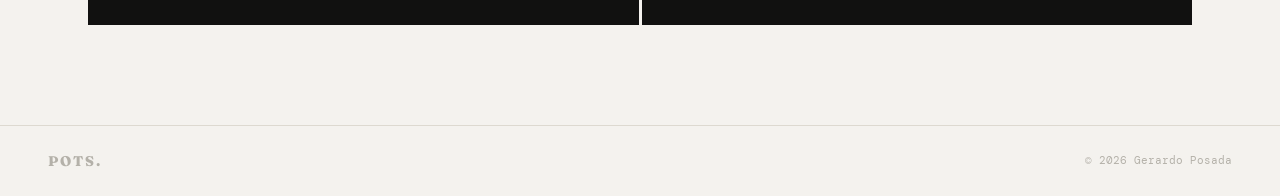
==== commit 445b1439: "Update index.html" ====
--- a/index.html
+++ b/index.html
@@ -47,7 +47,7 @@
         <span class="card-num">01</span>
         <div class="card-body">
           <div class="card-cat">Campaign · Brand</div>
-          <div class="card-title">Tech Is the Way</div>
+          <div class="card-title">Tech is the Way</div>
           <div class="card-arrow">View project <svg width="14" height="14" viewBox="0 0 14 14" fill="none"><path d="M2 7h10M8 3l4 4-4 4" stroke="currentColor" stroke-width="1.4" stroke-linecap="round" stroke-linejoin="round"/></svg></div>
         </div>
       </a>
